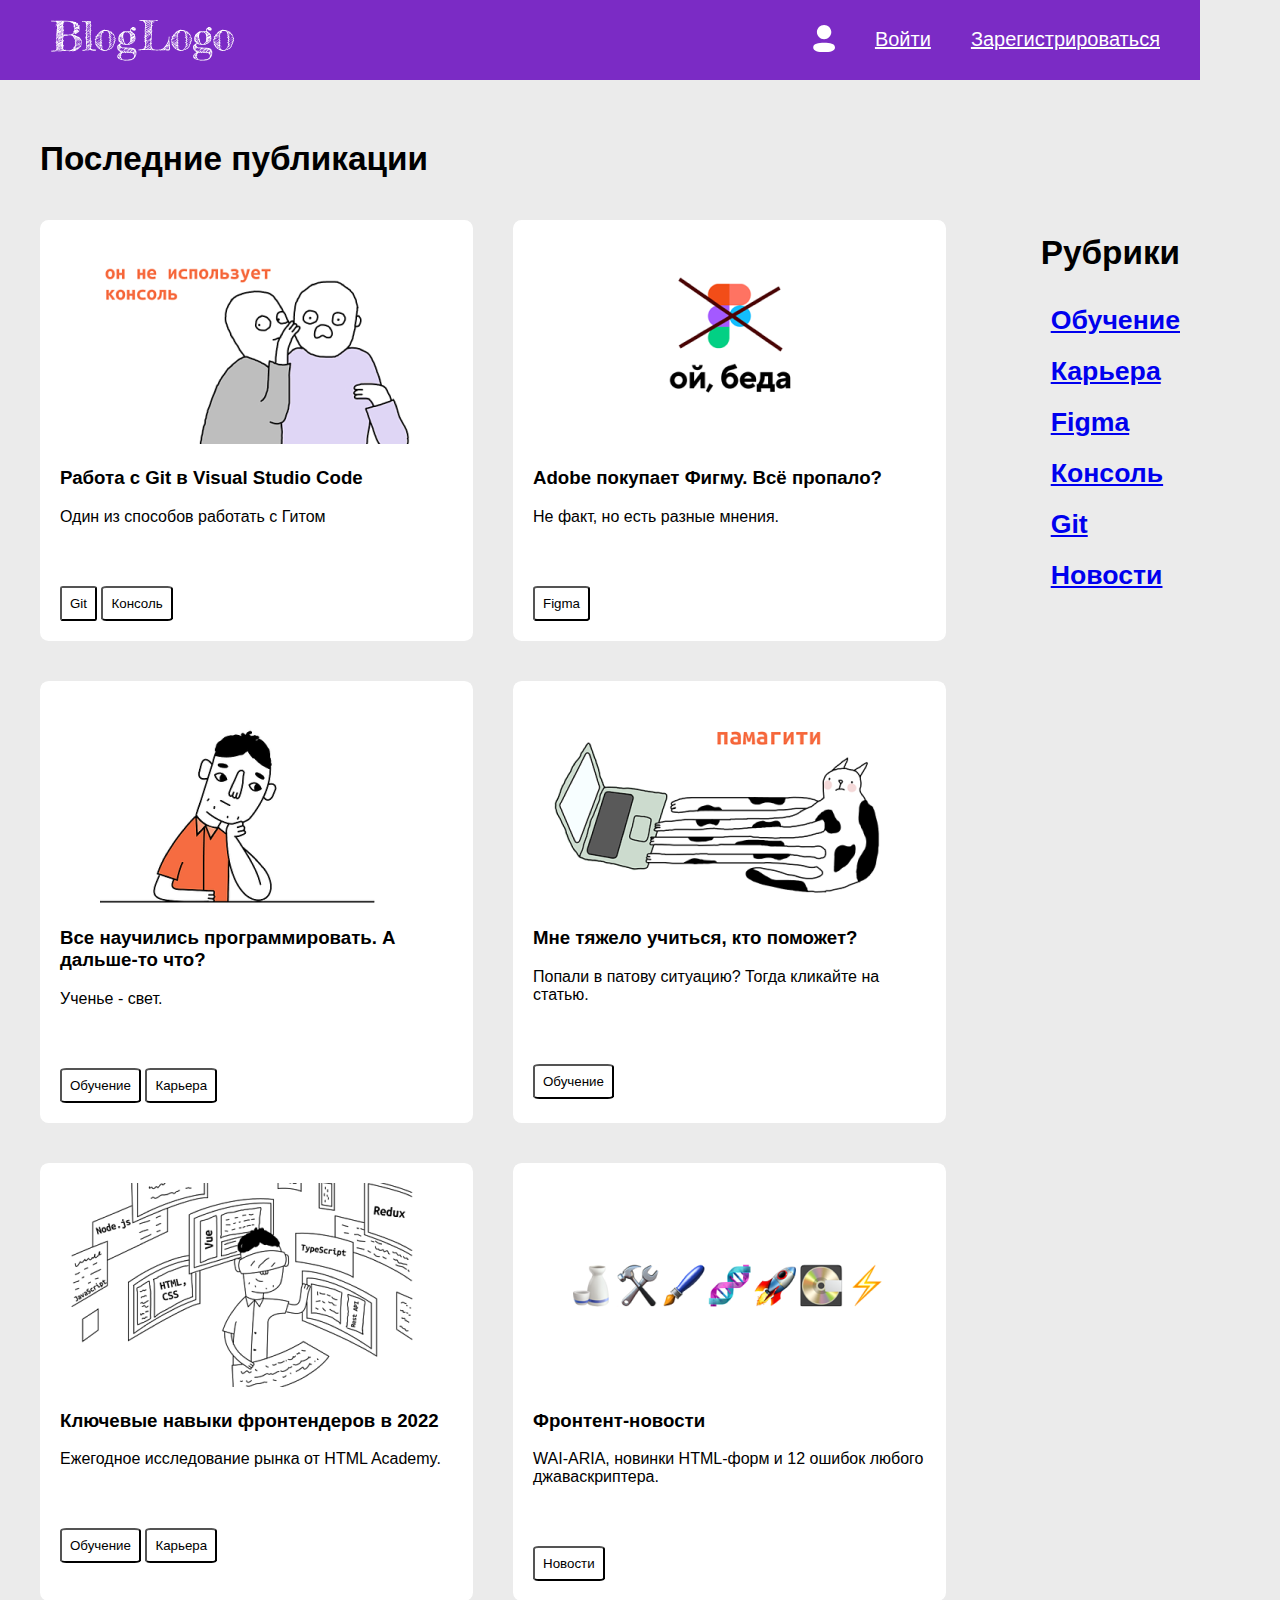
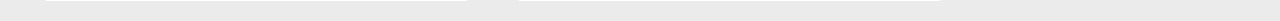
==== 4/index.html @ 6c051222 "Added lab4" ====
<!DOCTYPE html>
<html>
    <head>
        <link rel="stylesheet" href="styles/style.css" type="text/css" />
    </head>
    <body>
        <div class="content">
            <div class="top-menu" >
                <img src="./materials/design/logo.svg" width="185px">
                <div class="navigation-tab">
                    <img src="./materials/design/i-user.svg">
                    <ul>
                        <li class="navigation-btn log-btn">
                            <a href="#">Войти</a>
                        </li>
                        <li class="navigation-btn reg-btn">
                            <a href="#">Зарегистрироваться</a>
                        </li>
                    </ul>
                </div>
            </div>
            <h1>Последние публикации</h1>
            <div class="main">
                <div class="posts">
                    <div class="item" data-id="1" data-rb="git console">
                        <img src="./materials/content/post-1.png">
                        <p class="item-text-first">Работа с Git в Visual Studio Code</p>
                        <p class="item-text-second">Один из способов работать с Гитом</p>
                        <div class="item-rbs">
                            <button>Git</button>
                            <button>Консоль</button>
                        </div>
                    </div>
                    <div class="item" data-id="2" data-rb="figma"> 
                        <img src="./materials/content/post-2.png">
                        <p class="item-text-first">Adobe покупает Фигму. Всё пропало?</p>
                        <p class="item-text-second">Не факт, но есть разные мнения.</p>
                        <div class="item-rbs">
                            <button>Figma</button>
                        </div>
                    </div>
                    <div class="item" data-id="3" data-rb="education career">
                        <img src="./materials/content/post-3.png">
                        <p class="item-text-first">Все научились программировать. А дальше-то что?</p>
                        <p class="item-text-second">Ученье - свет.</p>
                        <div class="item-rbs">
                            <button>Обучение</button>
                            <button>Карьера</button>
                        </div>
                    </div>
                    <div class="item" data-id="4" data-rb="education">
                        <img src="./materials/content/post-4.png">
                        <p class="item-text-first">Мне тяжело учиться, кто поможет?</p>
                        <p class="item-text-second">Попали в патову ситуацию? Тогда кликайте на статью.</p>
                        <div class="item-rbs">
                            <button>Обучение</button>
                        </div>
                    </div>
                    <div class="item" data-id="5" data-rb="education career">
                        <img src="./materials/content/post-5.png">
                        <p class="item-text-first">Ключевые навыки фронтендеров в 2022</p>
                        <p class="item-text-second">Ежегодное исследование рынка от HTML Academy.</p>
                        <div class="item-rbs">
                            <button>Обучение</button>
                            <button>Карьера</button>
                        </div>
                    </div>
                    <div class="item" data-id="6" data-rb="news">
                        <img src="./materials/content/post-6.png">
                        <p class="item-text-first">Фронтент-новости</p>
                        <p class="item-text-second">WAI-ARIA, новинки HTML-форм и 12 ошибок любого джаваскриптера.</p>
                        <div class="item-rbs">
                            <button>Новости</button>
                        </div>
                    </div>
                </div>
                <div class="rubrics">
                    <p>Рубрики</p>
                    <ul>
                        <li>
                            <a class="btn-rb" data-r="education" href="#">Обучение</a>
                        </li>
                        <li>
                            <a class="btn-rb" data-r="career" href="#">Карьера</a>
                        </li>
                        <li>
                            <a class="btn-rb" data-r="figma" href="#">Figma</a>
                        </li>
                        <li>
                            <a class="btn-rb" data-r="console" href="#">Консоль</a>
                        </li>
                        <li>
                            <a class="btn-rb" data-r="git" href="#">Git</a>
                        </li>
                        <li>
                            <a class="btn-rb" data-r="news" href="#">Новости</a>
                        </li>
                    </ul>
                </div>
            </div>
        </div>

    </body>
    <script src="./scrpits/index.js"></script>
</html>
---- 4/styles/style.css ----
body {
    width: 1200px;
    padding: 0px;
    margin: 0px;
    font-family:Arial, Helvetica, sans-serif;
    background-color: rgb(235, 235, 235);
}

.content {
    display: block;
}

.top-menu {
    position: relative;
    padding: 10px 50px;
    height: 60px;
    background-color: rgb(123, 43, 197);
    display: flex;
}



.navigation-tab {
    display: flex;
    position: absolute;
    right: 0%;
}

.navigation-tab img {
    margin-top: 0px;
}

.top-menu ul {
    display: flex;
    list-style-type: none
}
.top-menu li {
    margin-right: 40px;
    margin-top: 2px;
}

.top-menu li a {
    color: white;
    font-size: 15pt;
}

h1 {
    margin-left: 40px;
    margin-top: 60px;
    font-size: 25pt;
    font-weight: 900;
}
.main 
{
    display: flex;
}

.posts {
    display: flex;
    flex-wrap: wrap;
    margin-left: 20px;
    width: 1500px;
}

.item {
    display: block;
    background-color: white;
    width: min-content;
    margin: 20px;
    padding: 20px;
    border-radius: 2%;
    font-family: 'Lucida Sans', 'Lucida Sans Regular', 'Lucida Grande', 'Lucida Sans Unicode', Geneva, Verdana, sans-serif;
}

.item [img] {
    width: 270px;
    height: 400px;
}

.item-text-first {
    font-size: 14pt;
    font-weight: 900;
}
.item-text-second {
    font-size: 12pt;
}

.item-rbs {
    margin-top: 60px;
}

.item-rbs button{
    padding: 8px;
    outline: none;
    background: transparent;
    font-weight: 400;
    border-radius: 8%;
}


.rubrics ul {
    list-style-type: none;
    margin-right: 20px;
    font-size: 20pt;
    font-weight: 600;
}

.rubrics p {
    margin-left: 30px;
    font-size: 25pt;
    font-weight: 600;
}

.rubrics li {
    margin-bottom: 20px;

}
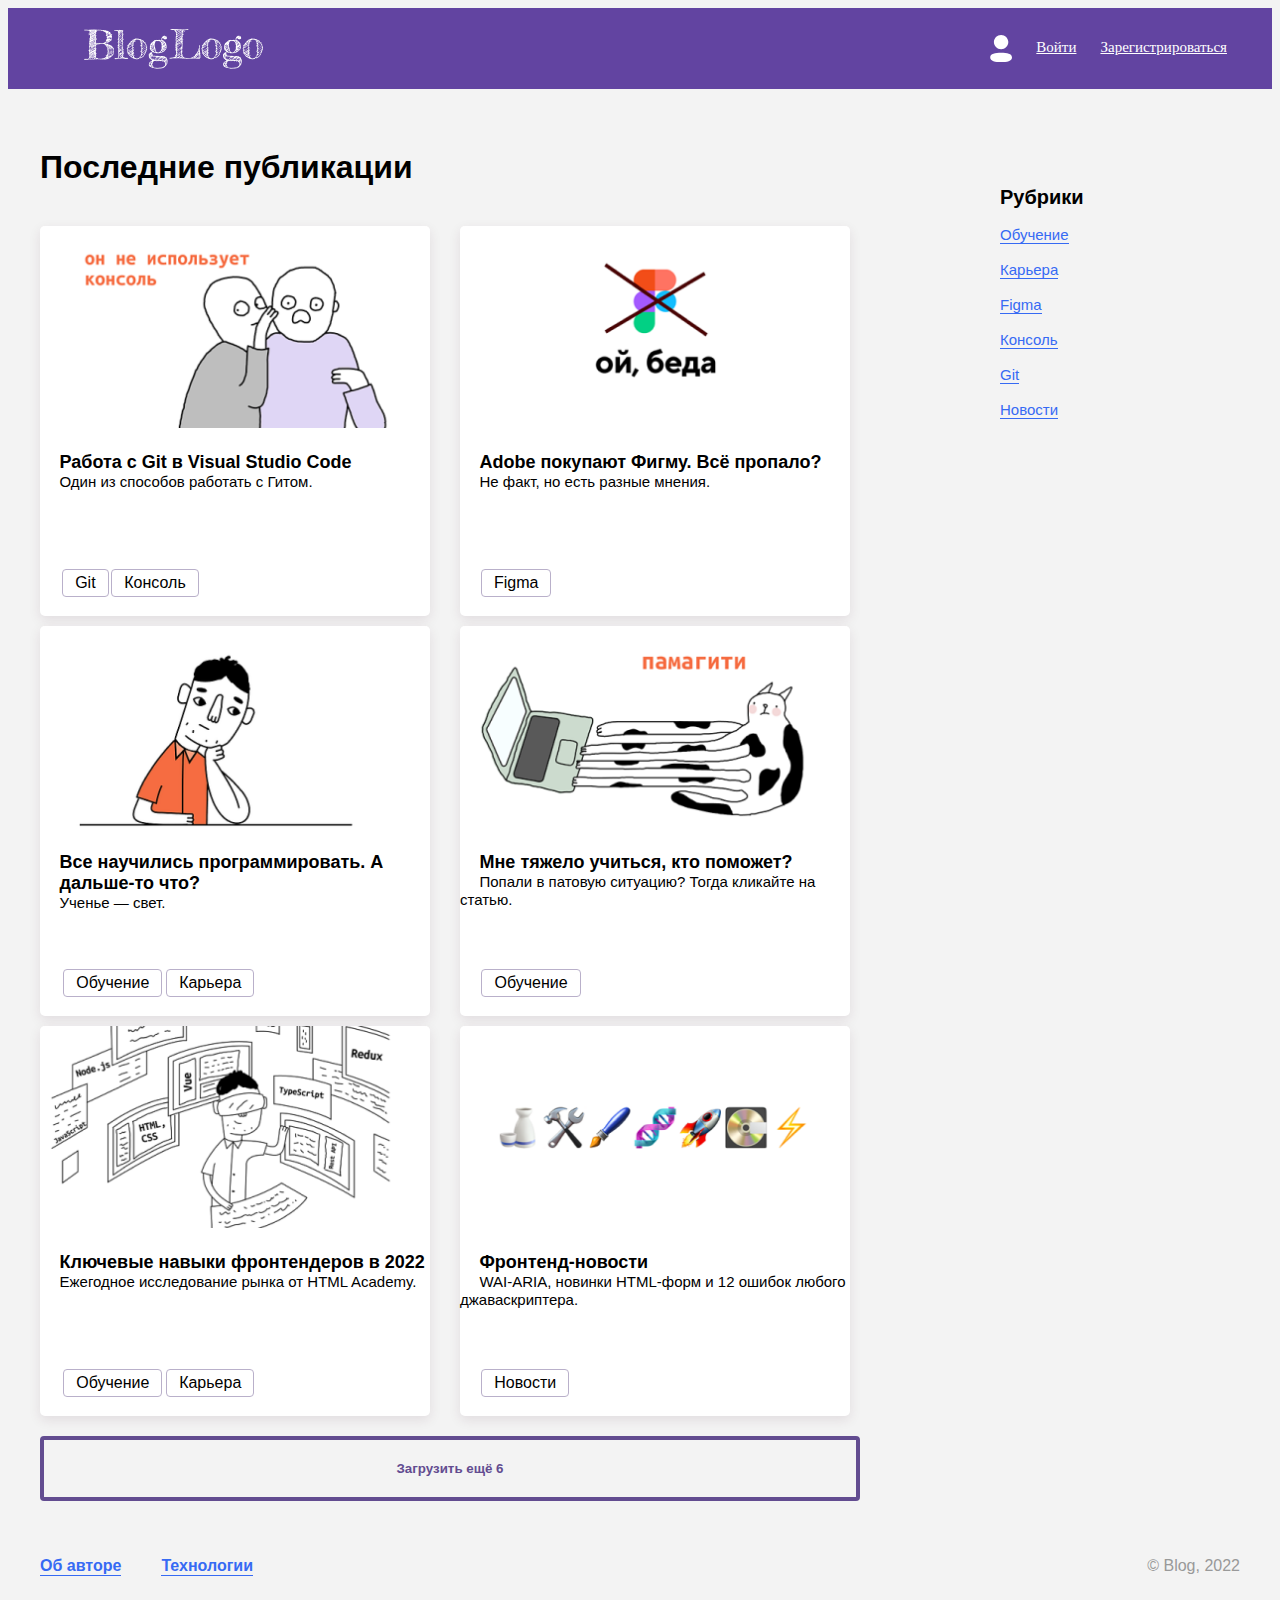
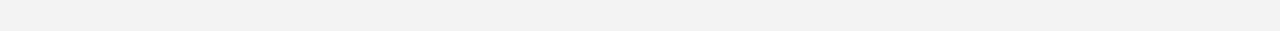
==== commit 0fa3dc71: "Исправления" ====
--- a/4/index.html
+++ b/4/index.html
@@ -1,105 +1,116 @@
 <!DOCTYPE html>
-<html>
+<html lang="ru">
     <head>
-        <link rel="stylesheet" href="styles/style.css" type="text/css" />
+        <link rel="stylesheet" href="./styles/main.css">
     </head>
-    <body>
-        <div class="content">
-            <div class="top-menu" >
-                <img src="./materials/design/logo.svg" width="185px">
-                <div class="navigation-tab">
-                    <img src="./materials/design/i-user.svg">
-                    <ul>
-                        <li class="navigation-btn log-btn">
-                            <a href="#">Войти</a>
-                        </li>
-                        <li class="navigation-btn reg-btn">
-                            <a href="#">Зарегистрироваться</a>
-                        </li>
-                    </ul>
-                </div>
-            </div>
-            <h1>Последние публикации</h1>
-            <div class="main">
-                <div class="posts">
-                    <div class="item" data-id="1" data-rb="git console">
-                        <img src="./materials/content/post-1.png">
-                        <p class="item-text-first">Работа с Git в Visual Studio Code</p>
-                        <p class="item-text-second">Один из способов работать с Гитом</p>
-                        <div class="item-rbs">
-                            <button>Git</button>
-                            <button>Консоль</button>
-                        </div>
-                    </div>
-                    <div class="item" data-id="2" data-rb="figma"> 
-                        <img src="./materials/content/post-2.png">
-                        <p class="item-text-first">Adobe покупает Фигму. Всё пропало?</p>
-                        <p class="item-text-second">Не факт, но есть разные мнения.</p>
-                        <div class="item-rbs">
-                            <button>Figma</button>
-                        </div>
-                    </div>
-                    <div class="item" data-id="3" data-rb="education career">
-                        <img src="./materials/content/post-3.png">
-                        <p class="item-text-first">Все научились программировать. А дальше-то что?</p>
-                        <p class="item-text-second">Ученье - свет.</p>
-                        <div class="item-rbs">
-                            <button>Обучение</button>
-                            <button>Карьера</button>
-                        </div>
-                    </div>
-                    <div class="item" data-id="4" data-rb="education">
-                        <img src="./materials/content/post-4.png">
-                        <p class="item-text-first">Мне тяжело учиться, кто поможет?</p>
-                        <p class="item-text-second">Попали в патову ситуацию? Тогда кликайте на статью.</p>
-                        <div class="item-rbs">
-                            <button>Обучение</button>
-                        </div>
-                    </div>
-                    <div class="item" data-id="5" data-rb="education career">
-                        <img src="./materials/content/post-5.png">
-                        <p class="item-text-first">Ключевые навыки фронтендеров в 2022</p>
-                        <p class="item-text-second">Ежегодное исследование рынка от HTML Academy.</p>
-                        <div class="item-rbs">
-                            <button>Обучение</button>
-                            <button>Карьера</button>
-                        </div>
-                    </div>
-                    <div class="item" data-id="6" data-rb="news">
-                        <img src="./materials/content/post-6.png">
-                        <p class="item-text-first">Фронтент-новости</p>
-                        <p class="item-text-second">WAI-ARIA, новинки HTML-форм и 12 ошибок любого джаваскриптера.</p>
-                        <div class="item-rbs">
-                            <button>Новости</button>
-                        </div>
-                    </div>
-                </div>
-                <div class="rubrics">
-                    <p>Рубрики</p>
-                    <ul>
-                        <li>
-                            <a class="btn-rb" data-r="education" href="#">Обучение</a>
-                        </li>
-                        <li>
-                            <a class="btn-rb" data-r="career" href="#">Карьера</a>
-                        </li>
-                        <li>
-                            <a class="btn-rb" data-r="figma" href="#">Figma</a>
-                        </li>
-                        <li>
-                            <a class="btn-rb" data-r="console" href="#">Консоль</a>
-                        </li>
-                        <li>
-                            <a class="btn-rb" data-r="git" href="#">Git</a>
-                        </li>
-                        <li>
-                            <a class="btn-rb" data-r="news" href="#">Новости</a>
-                        </li>
-                    </ul>
+
+<body>
+    <div class="top">
+        <div class="top-menu">
+            <img src="./materials/design/logo.png">
+            <div class="navigation-tab">
+                <img src="./materials/design/i-user.svg">
+                <div class="navigation-btns">
+
+                    <a class="navigation-btn" href="#">Войти</a>
+                    <a class="navigation-btn" href="#">Зарегистрироваться</a>
+
                 </div>
             </div>
         </div>
+    </div>
+    
+    <div class="content">
+            <h1 class="name-content">Последние публикации</h1>
+            <div class="main_content">
 
-    </body>
-    <script src="./scrpits/index.js"></script>
+                <div class="main">
+                    <div class="posts">
+
+                        <div class="item" data-categories="git, console">
+                            <img class="item-image" src="./materials/content/post-1.png">
+                            <h2 class="item-text-first">Работа с Git в Visual Studio Code</h2>
+                            <label class="item-text-second">Один из способов работать с Гитом.</label>
+                            <div class="item-rbs">
+                                <label class="item-rb">Git</label>
+                                <label class="item-rb">Консоль</label>
+                            </div>
+                        </div>
+
+                        <div class="item" data-categories="figma">
+                            <img class="item-image" src="./materials/content/post-2.png">
+                            <h2 class="item-text-first">Adobe покупают Фигму. Всё пропало?</h2>
+                            <label class="item-text-second">Не факт, но есть разные мнения.</label>
+                            <div class="item-rbs">
+                                <label class="item-rb">Figma</label>
+                            </div>
+                        </div>
+
+                        <div class="item" data-categories="education, career">
+                            <img class="item-image" src="./materials/content/post-3.png">
+                            <h2 class="item-text-first">Все научились программировать. А дальше-то что?</h2>
+                            <label class="item-text-second">Ученье — свет.</label>
+                            <div class="item-rbs">
+                                <label class="item-rb">Обучение</label>
+                                <label class="item-rb">Карьера</label>
+                            </div>
+                        </div>
+
+                        <div class="item" data-categories="education">
+                            <img class="item-image" src="./materials/content/post-4.png">
+                            <h2 class="item-text-first">Мне тяжело учиться, кто поможет?</h2>
+                            <label class="item-text-second">Попали в патовую ситуацию? Тогда кликайте на статью.</label>
+                            <div class="item-rbs">
+                                <label class="item-rb">Обучение</label>
+                            </div>
+                        </div>
+
+                        <div class="item" data-categories="education, career">
+                            <img class="item-image" src="./materials/content/post-5.png">
+                            <h2 class="item-text-first">Ключевые навыки фронтендеров в 2022</h2>
+                            <label class="item-text-second">Ежегодное исследование рынка от HTML Academy.</label>
+                            <div class="item-rbs">
+                                <label class="item-rb">Обучение</label>
+                                <label class="item-rb">Карьера</label>
+                            </div>
+                        </div>
+
+                        <div class="item" data-categories="news">
+                            <img class="item-image" src="./materials/content/post-6.png">
+                            <h2 class="item-text-first">Фронтенд-новости</h2>
+                            <label class="item-text-second">WAI-ARIA, новинки HTML-форм и 12 ошибок любого джаваскриптера.</label>
+                            <div class="item-rbs">
+                                <label class="item-rb">Новости</label>
+                            </div>
+                        </div>
+
+                    </div>
+
+                    <button class="expand-posts">Загрузить ещё 6</button>
+                </div>
+                <div class="rubrics">
+                    <h3 class="name-rubrics">Рубрики</h3>
+                    <button class="btn-rb" data-categories="education">Обучение</button>
+                    <button class="btn-rb" data-categories="career">Карьера</button>
+                    <button class="btn-rb" data-categories="figma">Figma</button>
+                    <button class="btn-rb" data-categories="console">Консоль</button>
+                    <button class="btn-rb" data-categories="git">Git</button>
+                    <button class="btn-rb" data-categories="news">Новости</button>
+                </div>
+            </div>
+    </div>
+    <footer>
+        <div class="content">
+            <div class="footer_content">
+                <div class="footer-tab">
+                    <a href="#" class="footer-btn">Об авторе</a>
+                    <a href="#" class="footer-btn">Технологии</a>
+                </div>
+
+                <p class="cpright">© Blog, 2022</p>
+            </div>
+        </div>
+    </footer>
+    <script src="./scripts/index.js"></script>
+</body>
 </html>--- a/4/styles/main.css
+++ b/4/styles/main.css
@@ -0,0 +1,216 @@
+@font-face {
+    font-family: Golos; /* Имя шрифта */
+    src: url(./materials/design/Golos-Text_VF.ttf);
+   }
+
+
+body {
+    background-color: #F3F3F3;
+    font-family: Golos, 'Lucida Sans', 'Lucida Sans Regular', 'Lucida Grande', 'Lucida Sans Unicode', Geneva, Verdana, sans-serif;
+}
+
+
+h1, h2, h3, label {
+    padding: 0;
+    margin: 0;
+}
+
+
+.name-content {
+    margin-top: 5%;
+}
+
+
+.top {
+    background-color: #6244a1;
+    padding: 20px 60px 20px 60px;
+}
+
+
+.top-menu {
+    width: 100%;
+    max-width: 1200px;
+    margin: 0 auto;
+    padding: 0 15px;
+    display: flex;
+    justify-content: space-between;
+}
+
+
+.content {
+    width: 100%;
+    max-width: 1200px;
+    margin: 0 auto;
+    padding: 0 15px;
+}
+
+
+
+.navigation-tab {
+    display: flex;
+    align-items: center;
+}
+
+
+.navigation-btns {
+    display: flex;
+}
+
+
+.navigation-btn {
+    margin-left: 24px;
+    padding-bottom: 3px;
+    font-size: 15px;
+    font-weight: 500;
+    color: #fff;
+    text-decoration: underline;
+    font-family: Golos;
+}
+
+.main_content {
+    display: flex;
+    justify-content: space-between;
+}
+
+
+.main {
+    width: 100%;
+    max-width: 820px;
+    margin-top: 40px;
+}
+
+
+.posts {
+    display: grid;
+    grid-template-columns: 50% 50%;
+    gap: 10px;
+}
+
+
+.item {
+    position: relative;
+    width: 100%;
+    max-width: 390px;
+    height: 390px;
+    box-shadow: 0px 4px 12px rgba(78, 30, 58, 0.1);
+    border-radius: 5px;
+    background-color: #fff;
+}
+
+
+.item-image {
+    width: 100%;
+    border-radius: 5px;
+}
+
+
+.item-text-first {
+    margin-top: 20px;
+    margin-left: 5%;
+    font-weight: 700;
+    font-size: 18px;
+}
+
+
+.item-text-second {
+    font-size: 15px;
+    margin-top: 4px;
+    margin-left: 5%;
+}
+
+
+.item-rbs {
+    display: flex;
+    position: absolute;
+    bottom: 0;
+
+    margin-left: 5%;
+    margin-bottom: 5%;
+}
+
+
+.item-rb {
+    margin-left: 2%;
+
+    padding: 4px 12px;
+    border: 1px solid #b9b0ca;
+    border-radius: 4px;
+}
+
+
+.expand-posts {
+    width: 100%;
+    color: #624C90;
+    margin-top: 20px;
+    padding: 21px 0;
+    border: 4px solid #624C90;
+    border-radius: 4px;
+    font-weight: 800;
+}
+
+
+.rubrics {
+    width: 20%;
+}
+
+
+.name-rubrics {
+    font-size: 20px;
+    font-weight: 700;
+}
+
+
+
+.btn-rb {
+    display: block;
+    margin-top: 17px;
+    color: #366AF3;
+    border-bottom: 1px solid #366AF3;
+
+    font-size: 15px;
+    font-weight: 500;
+}
+
+
+a {
+    text-decoration: none;
+}
+
+
+button {
+    background: none;
+    border: none;
+    padding: 0;
+    margin: 0;
+    cursor: pointer;
+}
+
+
+footer {
+    margin: 40px 0;
+}
+
+
+.footer_content {
+    display: flex;
+    justify-content: space-between;
+    align-items: center;
+}
+
+.footer-tab {
+    display: flex;
+    
+}
+
+.footer-btn {
+    margin-right: 40px;
+    color: #366AF3;
+    border-bottom: 1px solid #366AF3;
+    font-weight: 700;
+}
+
+
+
+.cpright {
+    color: #999999;
+}
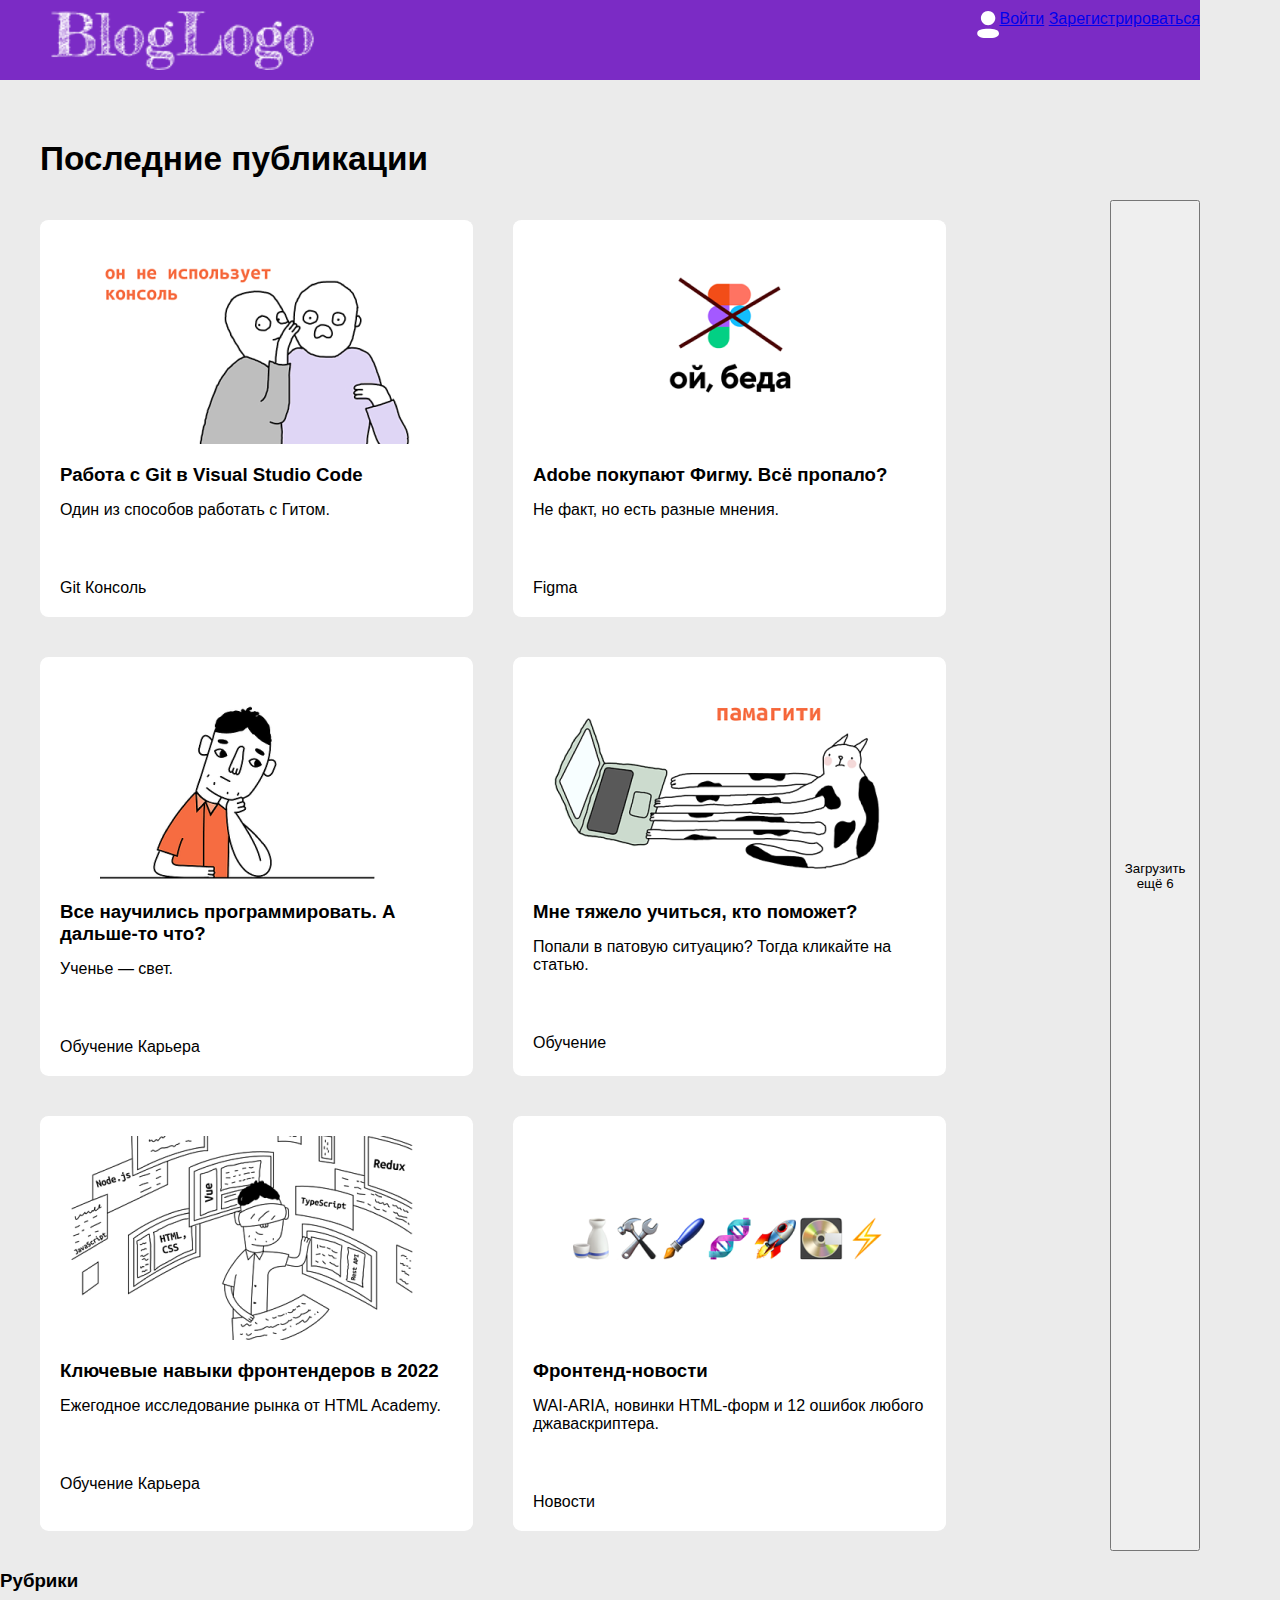
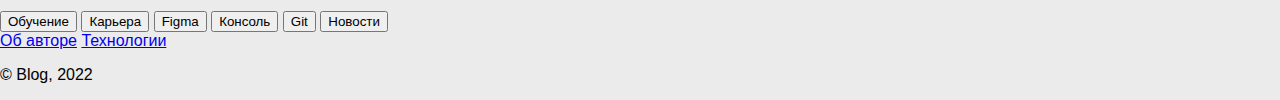
==== commit e1faacd8: "Исправления" ====
--- a/4/index.html
+++ b/4/index.html
@@ -1,7 +1,7 @@
 <!DOCTYPE html>
 <html lang="ru">
     <head>
-        <link rel="stylesheet" href="./styles/main.css">
+        <link rel="stylesheet" href="./styles/style.css">
     </head>
 
 <body>
--- a/4/styles/style.css
+++ b/4/styles/style.css
@@ -0,0 +1,118 @@
+body {
+    width: 1200px;
+    padding: 0px;
+    margin: 0px;
+    font-family:Arial, Helvetica, sans-serif;
+    background-color: rgb(235, 235, 235);
+}
+
+.content {
+    display: block;
+}
+
+.top-menu {
+    position: relative;
+    padding: 10px 50px;
+    height: 60px;
+    background-color: rgb(123, 43, 197);
+    display: flex;
+}
+
+
+
+.navigation-tab {
+    display: flex;
+    position: absolute;
+    right: 0%;
+}
+
+.navigation-tab img {
+    margin-top: 0px;
+}
+
+.top-menu ul {
+    display: flex;
+    list-style-type: none
+}
+.top-menu li {
+    margin-right: 40px;
+    margin-top: 2px;
+}
+
+.top-menu li a {
+    color: white;
+    font-size: 15pt;
+}
+
+h1 {
+    margin-left: 40px;
+    margin-top: 60px;
+    font-size: 25pt;
+    font-weight: 900;
+}
+.main 
+{
+    display: flex;
+}
+
+.posts {
+    display: flex;
+    flex-wrap: wrap;
+    margin-left: 20px;
+    width: 1500px;
+}
+
+.item {
+    display: block;
+    background-color: white;
+    width: min-content;
+    margin: 20px;
+    padding: 20px;
+    border-radius: 2%;
+    font-family: 'Lucida Sans', 'Lucida Sans Regular', 'Lucida Grande', 'Lucida Sans Unicode', Geneva, Verdana, sans-serif;
+}
+
+.item [img] {
+    width: 270px;
+    height: 400px;
+}
+
+.item-text-first {
+    font-size: 14pt;
+    font-weight: 900;
+}
+.item-text-second {
+    font-size: 12pt;
+}
+
+.item-rbs {
+    margin-top: 60px;
+}
+
+.item-rbs button{
+    padding: 8px;
+    outline: none;
+    background: transparent;
+    font-weight: 400;
+    border-radius: 8%;
+}
+
+
+.rubrics ul {
+    list-style-type: none;
+    margin-right: 20px;
+    font-size: 20pt;
+    font-weight: 600;
+}
+
+.rubrics p {
+    margin-left: 30px;
+    font-size: 25pt;
+    font-weight: 600;
+}
+
+.rubrics li {
+    margin-bottom: 20px;
+
+}
+
